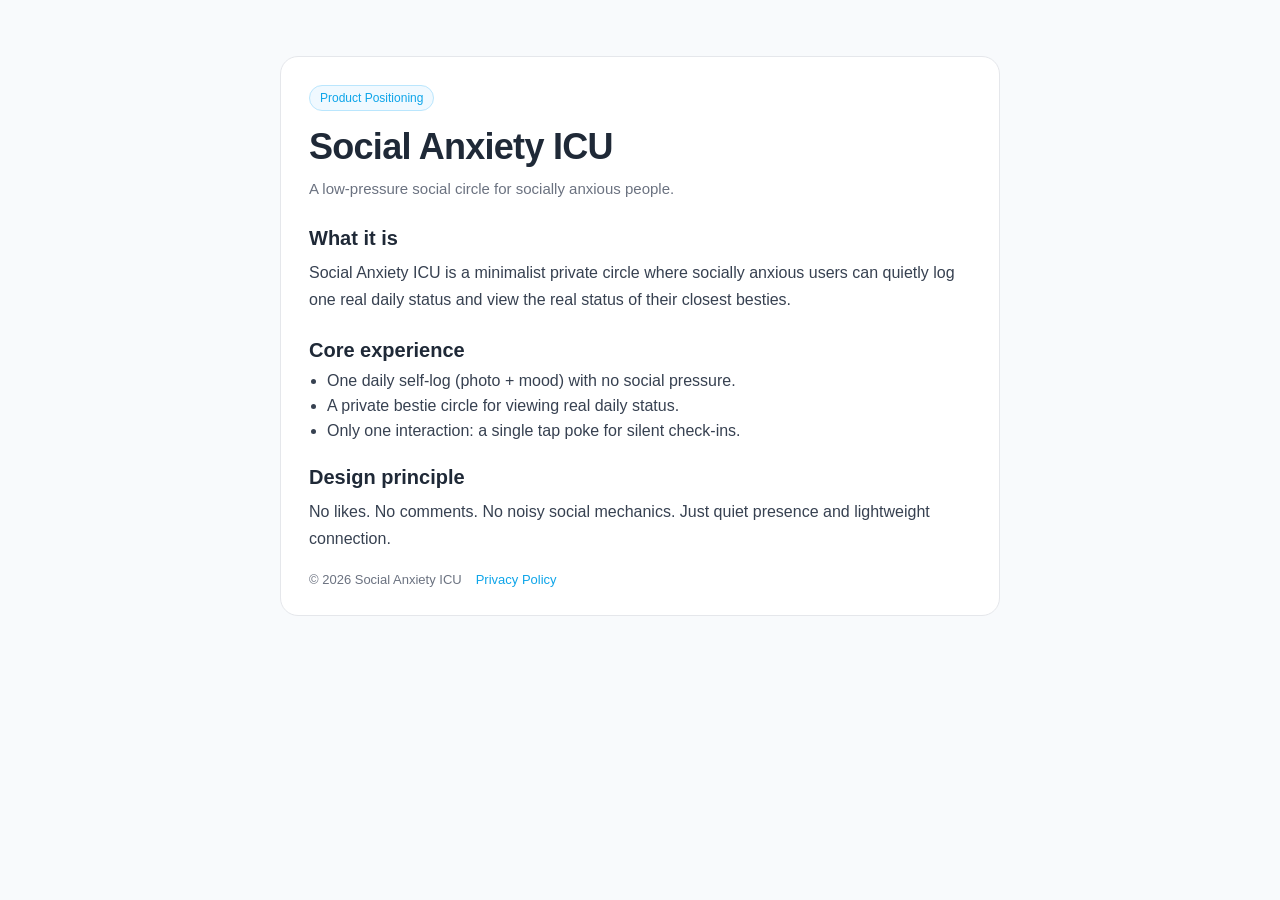
==== index.html @ ed84d499 "Create minimal Social Anxiety ICU website. Replace homepage with concise product positioning content" ====
<!DOCTYPE html>
<html lang="en">
<head>
  <meta charset="UTF-8">
  <meta name="viewport" content="width=device-width, initial-scale=1.0">
  <title>Social Anxiety ICU</title>
  <meta name="description" content="Social Anxiety ICU is a low-pressure social circle for socially anxious people: one daily self-log and one-tap check-ins with close besties.">
  <style>
    :root {
      --bg: #f8fafc;
      --card: #ffffff;
      --text: #1f2937;
      --muted: #6b7280;
      --accent: #0ea5e9;
      --border: #e5e7eb;
    }
    * { box-sizing: border-box; }
    body {
      margin: 0;
      font-family: -apple-system, BlinkMacSystemFont, "Segoe UI", Roboto, Inter, Arial, sans-serif;
      background: var(--bg);
      color: var(--text);
    }
    .wrap {
      max-width: 760px;
      margin: 0 auto;
      padding: 56px 20px 64px;
    }
    .card {
      background: var(--card);
      border: 1px solid var(--border);
      border-radius: 18px;
      padding: 28px;
    }
    h1 {
      margin: 0 0 10px 0;
      font-size: 36px;
      line-height: 1.1;
      letter-spacing: -0.02em;
    }
    .slogan {
      margin: 0 0 20px 0;
      color: var(--muted);
      font-size: 15px;
    }
    h2 {
      margin: 26px 0 10px 0;
      font-size: 20px;
    }
    p {
      margin: 0 0 12px 0;
      line-height: 1.65;
      color: #374151;
    }
    ul {
      margin: 0;
      padding-left: 18px;
      color: #374151;
    }
    li { margin: 7px 0; }
    .tag {
      display: inline-block;
      font-size: 12px;
      color: var(--accent);
      border: 1px solid #bae6fd;
      background: #f0f9ff;
      padding: 5px 10px;
      border-radius: 999px;
      margin-bottom: 16px;
    }
    .footer {
      margin-top: 20px;
      font-size: 13px;
      color: var(--muted);
      display: flex;
      gap: 14px;
    }
    a { color: var(--accent); text-decoration: none; }
    a:hover { text-decoration: underline; }
  </style>
</head>
<body>
  <main class="wrap">
    <section class="card">
      <div class="tag">Product Positioning</div>
      <h1>Social Anxiety ICU</h1>
      <p class="slogan">A low-pressure social circle for socially anxious people.</p>

      <h2>What it is</h2>
      <p>
        Social Anxiety ICU is a minimalist private circle where socially anxious users can
        quietly log one real daily status and view the real status of their closest besties.
      </p>

      <h2>Core experience</h2>
      <ul>
        <li>One daily self-log (photo + mood) with no social pressure.</li>
        <li>A private bestie circle for viewing real daily status.</li>
        <li>Only one interaction: a single tap poke for silent check-ins.</li>
      </ul>

      <h2>Design principle</h2>
      <p>
        No likes. No comments. No noisy social mechanics.
        Just quiet presence and lightweight connection.
      </p>

      <div class="footer">
        <span>© 2026 Social Anxiety ICU</span>
        <a href="privacy.html">Privacy Policy</a>
      </div>
    </section>
  </main>
</body>
</html>
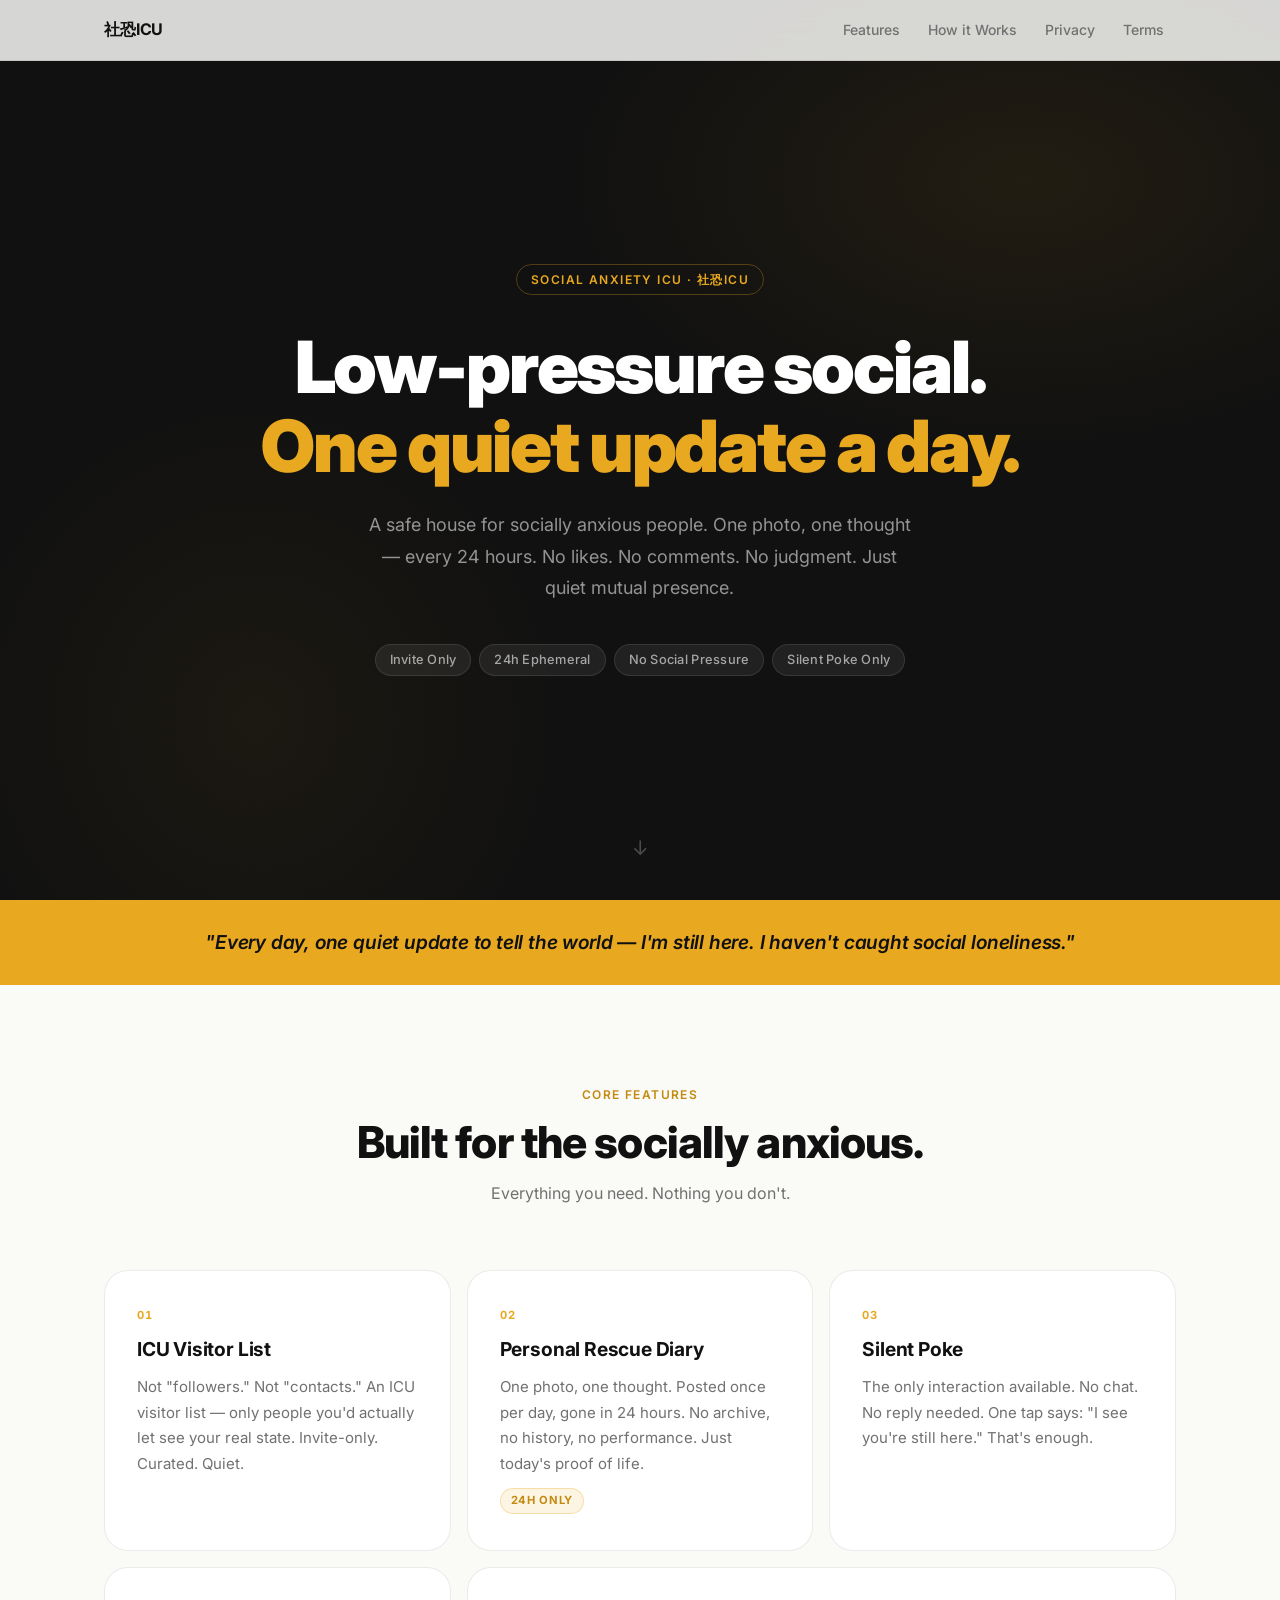
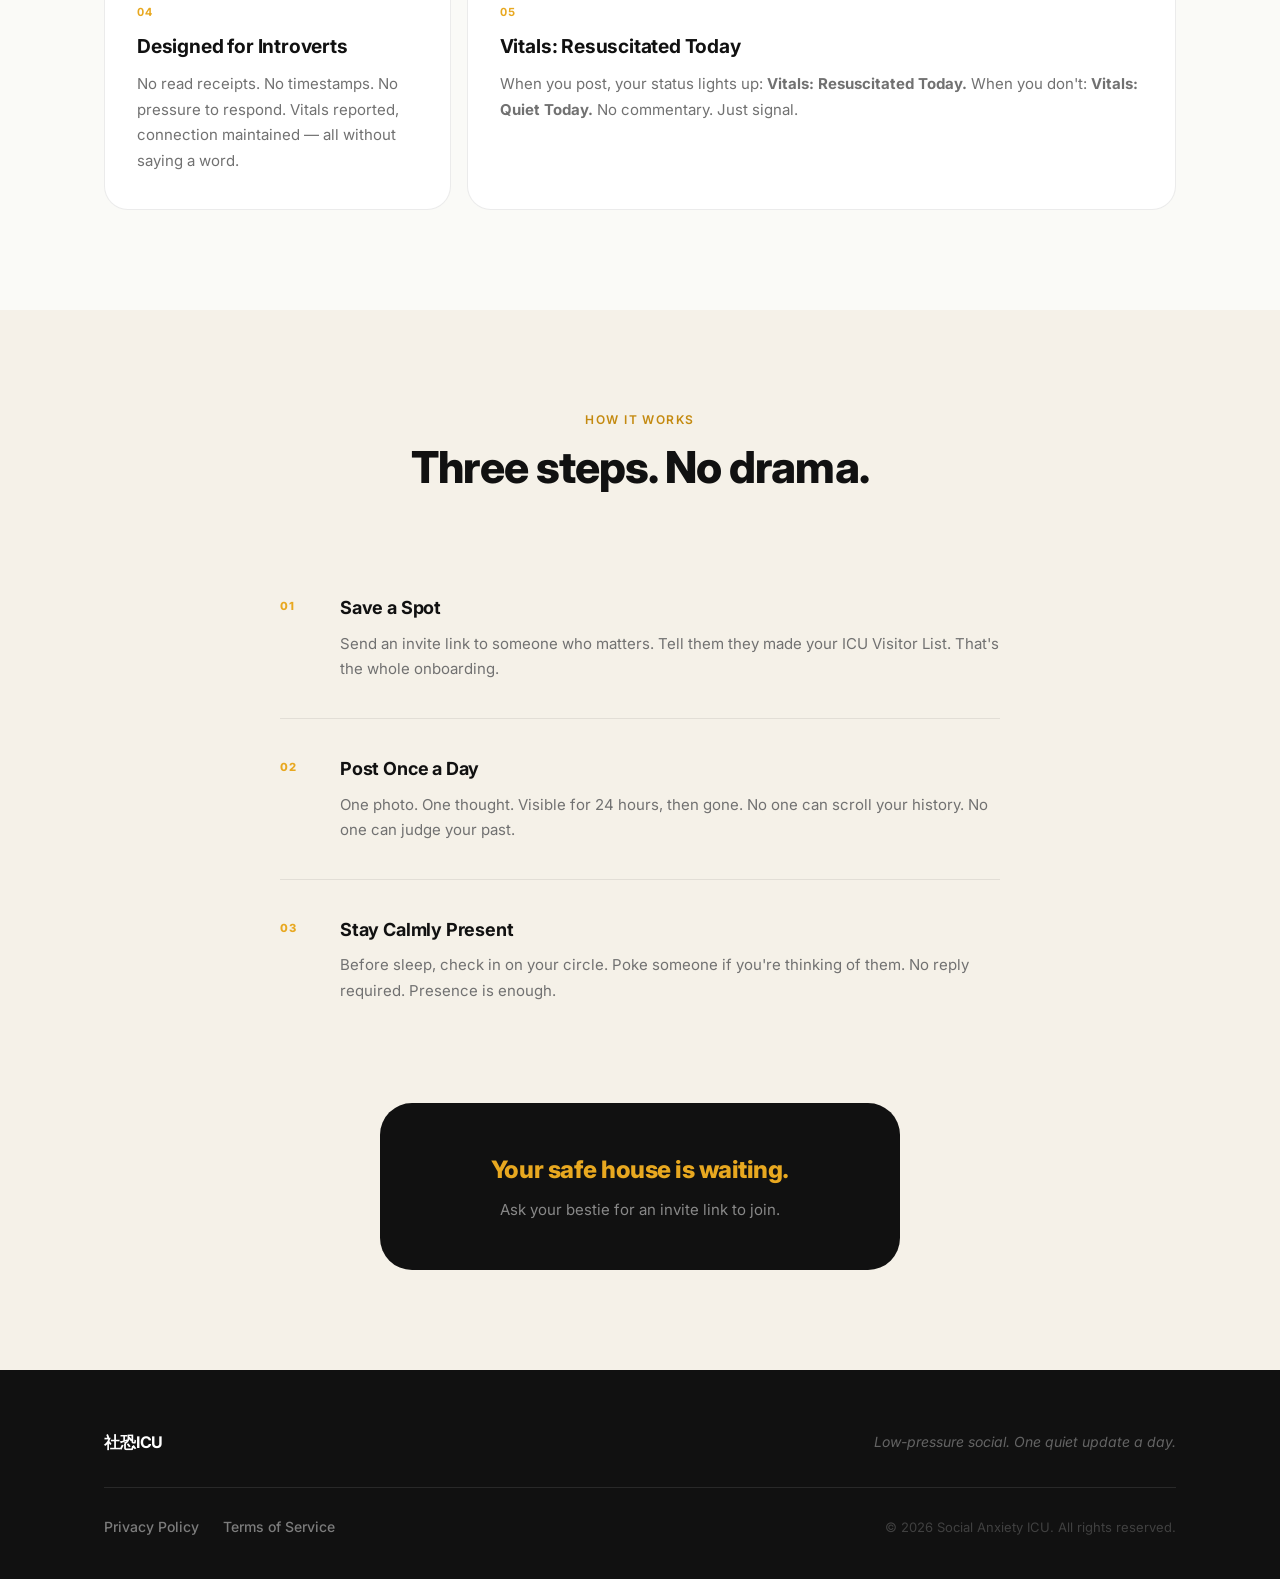
==== commit 98ffcbf3: "Remove app icon images from navbar and footer, use text logo only Made-with: Cursor" ====
--- a/index.html
+++ b/index.html
@@ -1,115 +1,182 @@
 <!DOCTYPE html>
 <html lang="en">
 <head>
-  <meta charset="UTF-8">
-  <meta name="viewport" content="width=device-width, initial-scale=1.0">
-  <title>Social Anxiety ICU</title>
-  <meta name="description" content="Social Anxiety ICU is a low-pressure social circle for socially anxious people: one daily self-log and one-tap check-ins with close besties.">
-  <style>
-    :root {
-      --bg: #f8fafc;
-      --card: #ffffff;
-      --text: #1f2937;
-      --muted: #6b7280;
-      --accent: #0ea5e9;
-      --border: #e5e7eb;
-    }
-    * { box-sizing: border-box; }
-    body {
-      margin: 0;
-      font-family: -apple-system, BlinkMacSystemFont, "Segoe UI", Roboto, Inter, Arial, sans-serif;
-      background: var(--bg);
-      color: var(--text);
-    }
-    .wrap {
-      max-width: 760px;
-      margin: 0 auto;
-      padding: 56px 20px 64px;
-    }
-    .card {
-      background: var(--card);
-      border: 1px solid var(--border);
-      border-radius: 18px;
-      padding: 28px;
-    }
-    h1 {
-      margin: 0 0 10px 0;
-      font-size: 36px;
-      line-height: 1.1;
-      letter-spacing: -0.02em;
-    }
-    .slogan {
-      margin: 0 0 20px 0;
-      color: var(--muted);
-      font-size: 15px;
-    }
-    h2 {
-      margin: 26px 0 10px 0;
-      font-size: 20px;
-    }
-    p {
-      margin: 0 0 12px 0;
-      line-height: 1.65;
-      color: #374151;
-    }
-    ul {
-      margin: 0;
-      padding-left: 18px;
-      color: #374151;
-    }
-    li { margin: 7px 0; }
-    .tag {
-      display: inline-block;
-      font-size: 12px;
-      color: var(--accent);
-      border: 1px solid #bae6fd;
-      background: #f0f9ff;
-      padding: 5px 10px;
-      border-radius: 999px;
-      margin-bottom: 16px;
-    }
-    .footer {
-      margin-top: 20px;
-      font-size: 13px;
-      color: var(--muted);
-      display: flex;
-      gap: 14px;
-    }
-    a { color: var(--accent); text-decoration: none; }
-    a:hover { text-decoration: underline; }
-  </style>
+    <meta charset="UTF-8">
+    <meta name="viewport" content="width=device-width, initial-scale=1.0">
+    <title>社恐ICU — Low-pressure social. One quiet update a day.</title>
+    <meta name="description" content="Social Anxiety ICU: a low-pressure circle for socially anxious people. One quiet daily update, only for your closest besties.">
+    <meta name="keywords" content="Social Anxiety ICU, 社恐ICU, social anxiety, minimalist social, quiet update, silent poke">
+    <link rel="preconnect" href="https://fonts.googleapis.com">
+    <link rel="preconnect" href="https://fonts.gstatic.com" crossorigin>
+    <link href="https://fonts.googleapis.com/css2?family=Inter:wght@300;400;500;600;700;900&display=swap" rel="stylesheet">
+    <link rel="stylesheet" href="styles.css">
+    <link rel="icon" type="image/png" href="assets/icon/app_icon.png">
 </head>
 <body>
-  <main class="wrap">
-    <section class="card">
-      <div class="tag">Product Positioning</div>
-      <h1>Social Anxiety ICU</h1>
-      <p class="slogan">A low-pressure social circle for socially anxious people.</p>
 
-      <h2>What it is</h2>
-      <p>
-        Social Anxiety ICU is a minimalist private circle where socially anxious users can
-        quietly log one real daily status and view the real status of their closest besties.
-      </p>
+    <!-- Navbar -->
+    <nav class="navbar">
+        <div class="nav-container">
+            <div class="nav-logo">
+                <span class="logo-text">社恐ICU</span>
+            </div>
+            <div class="nav-menu">
+                <a href="#features" class="nav-link">Features</a>
+                <a href="#how-it-works" class="nav-link">How it Works</a>
+                <a href="privacy.html" class="nav-link">Privacy</a>
+                <a href="terms.html" class="nav-link">Terms</a>
+            </div>
+        </div>
+    </nav>
 
-      <h2>Core experience</h2>
-      <ul>
-        <li>One daily self-log (photo + mood) with no social pressure.</li>
-        <li>A private bestie circle for viewing real daily status.</li>
-        <li>Only one interaction: a single tap poke for silent check-ins.</li>
-      </ul>
+    <!-- Hero -->
+    <section class="hero">
+        <div class="hero-inner">
+            <p class="hero-eyebrow">Social Anxiety ICU · 社恐ICU</p>
+            <h1 class="hero-title">
+                Low-pressure social.<br>
+                <span class="hero-title-accent">One quiet update a day.</span>
+            </h1>
+            <p class="hero-description">
+                A safe house for socially anxious people. One photo, one thought — every 24 hours.
+                No likes. No comments. No judgment. Just quiet mutual presence.
+            </p>
+            <div class="hero-tag-row">
+                <span class="hero-tag">Invite Only</span>
+                <span class="hero-tag">24h Ephemeral</span>
+                <span class="hero-tag">No Social Pressure</span>
+                <span class="hero-tag">Silent Poke Only</span>
+            </div>
+        </div>
+        <div class="hero-scroll-hint">↓</div>
+    </section>
 
-      <h2>Design principle</h2>
-      <p>
-        No likes. No comments. No noisy social mechanics.
-        Just quiet presence and lightweight connection.
-      </p>
+    <!-- Manifesto Strip -->
+    <section class="manifesto">
+        <div class="manifesto-inner">
+            <p class="manifesto-text">
+                "Every day, one quiet update to tell the world — I'm still here. I haven't caught social loneliness."
+            </p>
+        </div>
+    </section>
 
-      <div class="footer">
-        <span>© 2026 Social Anxiety ICU</span>
-        <a href="privacy.html">Privacy Policy</a>
-      </div>
+    <!-- Features -->
+    <section id="features" class="features">
+        <div class="container">
+            <div class="section-header">
+                <p class="section-eyebrow">Core Features</p>
+                <h2 class="section-title">Built for the socially anxious.</h2>
+                <p class="section-subtitle">Everything you need. Nothing you don't.</p>
+            </div>
+
+            <div class="features-grid">
+                <div class="feature-card">
+                    <p class="feature-index">01</p>
+                    <h3 class="feature-title">ICU Visitor List</h3>
+                    <p class="feature-description">
+                        Not "followers." Not "contacts." An ICU visitor list — only people you'd actually let see your real state. Invite-only. Curated. Quiet.
+                    </p>
+                </div>
+
+                <div class="feature-card">
+                    <p class="feature-index">02</p>
+                    <h3 class="feature-title">Personal Rescue Diary</h3>
+                    <p class="feature-description">
+                        One photo, one thought. Posted once per day, gone in 24 hours. No archive, no history, no performance. Just today's proof of life.
+                    </p>
+                    <span class="feature-badge">24h only</span>
+                </div>
+
+                <div class="feature-card">
+                    <p class="feature-index">03</p>
+                    <h3 class="feature-title">Silent Poke</h3>
+                    <p class="feature-description">
+                        The only interaction available. No chat. No reply needed.
+                        One tap says: "I see you're still here." That's enough.
+                    </p>
+                </div>
+
+                <div class="feature-card">
+                    <p class="feature-index">04</p>
+                    <h3 class="feature-title">Designed for Introverts</h3>
+                    <p class="feature-description">
+                        No read receipts. No timestamps. No pressure to respond. Vitals reported, connection maintained — all without saying a word.
+                    </p>
+                </div>
+
+                <div class="feature-card feature-card--wide">
+                    <p class="feature-index">05</p>
+                    <h3 class="feature-title">Vitals: Resuscitated Today</h3>
+                    <p class="feature-description">
+                        When you post, your status lights up: <strong>Vitals: Resuscitated Today.</strong>
+                        When you don't: <strong>Vitals: Quiet Today.</strong>
+                        No commentary. Just signal.
+                    </p>
+                </div>
+            </div>
+        </div>
     </section>
-  </main>
+
+    <!-- How It Works -->
+    <section id="how-it-works" class="how-it-works">
+        <div class="container">
+            <div class="section-header">
+                <p class="section-eyebrow">How it Works</p>
+                <h2 class="section-title">Three steps. No drama.</h2>
+            </div>
+
+            <div class="steps-list">
+                <div class="step-item">
+                    <span class="step-num">01</span>
+                    <div class="step-body">
+                        <h3 class="step-title">Save a Spot</h3>
+                        <p class="step-desc">Send an invite link to someone who matters. Tell them they made your ICU Visitor List. That's the whole onboarding.</p>
+                    </div>
+                </div>
+                <div class="step-divider"></div>
+                <div class="step-item">
+                    <span class="step-num">02</span>
+                    <div class="step-body">
+                        <h3 class="step-title">Post Once a Day</h3>
+                        <p class="step-desc">One photo. One thought. Visible for 24 hours, then gone. No one can scroll your history. No one can judge your past.</p>
+                    </div>
+                </div>
+                <div class="step-divider"></div>
+                <div class="step-item">
+                    <span class="step-num">03</span>
+                    <div class="step-body">
+                        <h3 class="step-title">Stay Calmly Present</h3>
+                        <p class="step-desc">Before sleep, check in on your circle. Poke someone if you're thinking of them. No reply required. Presence is enough.</p>
+                    </div>
+                </div>
+            </div>
+
+            <div class="cta-block">
+                <p class="cta-label">Your safe house is waiting.</p>
+                <p class="cta-sub">Ask your bestie for an invite link to join.</p>
+            </div>
+        </div>
+    </section>
+
+    <!-- Footer -->
+    <footer class="footer">
+        <div class="container">
+            <div class="footer-top">
+                <div class="footer-brand">
+                    <span class="logo-text">社恐ICU</span>
+                </div>
+                <p class="footer-tagline">Low-pressure social. One quiet update a day.</p>
+            </div>
+            <div class="footer-bottom">
+                <div class="footer-links">
+                    <a href="privacy.html">Privacy Policy</a>
+                    <a href="terms.html">Terms of Service</a>
+                </div>
+                <p class="footer-copy">&copy; 2026 Social Anxiety ICU. All rights reserved.</p>
+            </div>
+        </div>
+    </footer>
+
+    <script src="script.js"></script>
 </body>
 </html>
--- a/styles.css
+++ b/styles.css
@@ -0,0 +1,658 @@
+/* === RESET === */
+*, *::before, *::after {
+    margin: 0;
+    padding: 0;
+    box-sizing: border-box;
+}
+
+/* === DESIGN TOKENS — matching the app's warm amber palette === */
+:root {
+    --amber:        #E8A820;
+    --amber-dark:   #C48A10;
+    --amber-light:  #F5C842;
+    --amber-muted:  rgba(232, 168, 32, 0.12);
+
+    --ink:          #111111;
+    --ink-soft:     #3A3A3A;
+    --ink-muted:    #717171;
+    --ink-faint:    #A0A0A0;
+
+    --paper:        #FAFAF7;
+    --paper-warm:   #F5F1E8;
+    --paper-card:   #FFFFFF;
+
+    --border:       rgba(0,0,0,0.08);
+    --border-amber: rgba(232, 168, 32, 0.3);
+
+    --radius-sm:    8px;
+    --radius-md:    16px;
+    --radius-lg:    24px;
+    --radius-xl:    32px;
+
+    --shadow-card:  0 1px 3px rgba(0,0,0,0.06), 0 8px 24px rgba(0,0,0,0.04);
+    --shadow-hover: 0 4px 12px rgba(0,0,0,0.1), 0 20px 48px rgba(0,0,0,0.07);
+}
+
+/* === BASE === */
+html { scroll-behavior: smooth; }
+
+body {
+    font-family: 'Inter', -apple-system, BlinkMacSystemFont, 'Segoe UI', sans-serif;
+    background: var(--paper);
+    color: var(--ink);
+    line-height: 1.6;
+    overflow-x: hidden;
+    -webkit-font-smoothing: antialiased;
+}
+
+.container {
+    max-width: 1120px;
+    margin: 0 auto;
+    padding: 0 24px;
+}
+
+/* === NAVBAR === */
+.navbar {
+    position: fixed;
+    top: 0; left: 0; right: 0;
+    z-index: 1000;
+    background: rgba(250, 250, 247, 0.85);
+    backdrop-filter: blur(16px);
+    -webkit-backdrop-filter: blur(16px);
+    border-bottom: 1px solid var(--border);
+    padding: 0;
+    transition: background 0.3s ease, box-shadow 0.3s ease;
+}
+
+.navbar.scrolled {
+    background: rgba(250, 250, 247, 0.97);
+    box-shadow: 0 1px 0 var(--border), 0 4px 16px rgba(0,0,0,0.06);
+}
+
+.nav-container {
+    max-width: 1120px;
+    margin: 0 auto;
+    padding: 0 24px;
+    height: 60px;
+    display: flex;
+    align-items: center;
+    justify-content: space-between;
+}
+
+.nav-logo {
+    display: flex;
+    align-items: center;
+    gap: 10px;
+    text-decoration: none;
+}
+
+.logo-text {
+    font-size: 1rem;
+    font-weight: 700;
+    color: var(--ink);
+    letter-spacing: -0.01em;
+}
+
+.nav-menu {
+    display: flex;
+    gap: 4px;
+    align-items: center;
+}
+
+.nav-link {
+    text-decoration: none;
+    color: var(--ink-muted);
+    font-size: 0.875rem;
+    font-weight: 500;
+    padding: 6px 12px;
+    border-radius: var(--radius-sm);
+    transition: color 0.2s, background 0.2s;
+}
+
+.nav-link:hover {
+    color: var(--ink);
+    background: var(--amber-muted);
+}
+
+/* === HERO === */
+.hero {
+    min-height: 100vh;
+    background: var(--ink);
+    display: flex;
+    flex-direction: column;
+    align-items: center;
+    justify-content: center;
+    padding: 120px 24px 80px;
+    position: relative;
+    overflow: hidden;
+}
+
+/* Subtle grain texture overlay */
+.hero::before {
+    content: '';
+    position: absolute;
+    inset: 0;
+    background-image:
+        radial-gradient(ellipse 60% 50% at 80% 20%, rgba(232, 168, 32, 0.08) 0%, transparent 60%),
+        radial-gradient(ellipse 40% 60% at 20% 80%, rgba(232, 168, 32, 0.05) 0%, transparent 60%);
+    pointer-events: none;
+}
+
+.hero-inner {
+    max-width: 780px;
+    text-align: center;
+    position: relative;
+    z-index: 1;
+}
+
+.hero-eyebrow {
+    display: inline-block;
+    font-size: 0.75rem;
+    font-weight: 600;
+    letter-spacing: 0.12em;
+    text-transform: uppercase;
+    color: var(--amber);
+    border: 1px solid var(--border-amber);
+    border-radius: 999px;
+    padding: 5px 14px;
+    margin-bottom: 32px;
+}
+
+.hero-title {
+    font-size: clamp(2.5rem, 6vw, 4.5rem);
+    font-weight: 900;
+    line-height: 1.1;
+    letter-spacing: -0.03em;
+    color: #FFFFFF;
+    margin-bottom: 24px;
+}
+
+.hero-title-accent {
+    color: var(--amber);
+}
+
+.hero-description {
+    font-size: 1.125rem;
+    line-height: 1.75;
+    color: rgba(255,255,255,0.55);
+    max-width: 560px;
+    margin: 0 auto 40px;
+    font-weight: 400;
+}
+
+.hero-tag-row {
+    display: flex;
+    flex-wrap: wrap;
+    gap: 8px;
+    justify-content: center;
+}
+
+.hero-tag {
+    font-size: 0.8rem;
+    font-weight: 500;
+    color: rgba(255,255,255,0.6);
+    background: rgba(255,255,255,0.07);
+    border: 1px solid rgba(255,255,255,0.1);
+    border-radius: 999px;
+    padding: 5px 14px;
+    letter-spacing: 0.02em;
+}
+
+.hero-scroll-hint {
+    position: absolute;
+    bottom: 36px;
+    left: 50%;
+    transform: translateX(-50%);
+    color: rgba(255,255,255,0.25);
+    font-size: 1.25rem;
+    animation: bounceDown 2s ease-in-out infinite;
+    z-index: 1;
+}
+
+@keyframes bounceDown {
+    0%, 100% { transform: translateX(-50%) translateY(0); }
+    50%       { transform: translateX(-50%) translateY(6px); }
+}
+
+/* === MANIFESTO STRIP === */
+.manifesto {
+    background: var(--amber);
+    padding: 28px 24px;
+    overflow: hidden;
+}
+
+.manifesto-inner {
+    max-width: 1120px;
+    margin: 0 auto;
+}
+
+.manifesto-text {
+    font-size: clamp(0.95rem, 2.5vw, 1.2rem);
+    font-weight: 600;
+    color: var(--ink);
+    line-height: 1.5;
+    font-style: italic;
+    letter-spacing: -0.01em;
+    text-align: center;
+}
+
+/* === SECTION SHARED === */
+.section-header {
+    text-align: center;
+    margin-bottom: 64px;
+}
+
+.section-eyebrow {
+    font-size: 0.75rem;
+    font-weight: 600;
+    letter-spacing: 0.12em;
+    text-transform: uppercase;
+    color: var(--amber-dark);
+    margin-bottom: 12px;
+}
+
+.section-title {
+    font-size: clamp(1.75rem, 4vw, 2.75rem);
+    font-weight: 800;
+    letter-spacing: -0.02em;
+    color: var(--ink);
+    line-height: 1.2;
+    margin-bottom: 12px;
+}
+
+.section-subtitle {
+    font-size: 1rem;
+    color: var(--ink-muted);
+    font-weight: 400;
+}
+
+/* === FEATURES === */
+.features {
+    padding: 100px 0;
+    background: var(--paper);
+}
+
+.features-grid {
+    display: grid;
+    grid-template-columns: repeat(3, 1fr);
+    gap: 16px;
+}
+
+.feature-card {
+    background: var(--paper-card);
+    border: 1px solid var(--border);
+    border-radius: var(--radius-lg);
+    padding: 36px 32px;
+    display: flex;
+    flex-direction: column;
+    gap: 12px;
+    transition: transform 0.25s ease, box-shadow 0.25s ease, border-color 0.25s ease;
+    position: relative;
+    overflow: hidden;
+}
+
+.feature-card:hover {
+    transform: translateY(-4px);
+    box-shadow: var(--shadow-hover);
+    border-color: var(--border-amber);
+}
+
+.feature-card--wide {
+    grid-column: span 2;
+}
+
+.feature-index {
+    font-size: 0.7rem;
+    font-weight: 700;
+    letter-spacing: 0.1em;
+    color: var(--amber);
+    font-variant-numeric: tabular-nums;
+}
+
+.feature-title {
+    font-size: 1.2rem;
+    font-weight: 700;
+    color: var(--ink);
+    letter-spacing: -0.01em;
+    line-height: 1.3;
+}
+
+.feature-description {
+    font-size: 0.9375rem;
+    color: var(--ink-muted);
+    line-height: 1.7;
+    flex: 1;
+}
+
+.feature-badge {
+    display: inline-block;
+    font-size: 0.7rem;
+    font-weight: 700;
+    letter-spacing: 0.06em;
+    text-transform: uppercase;
+    color: var(--amber-dark);
+    background: var(--amber-muted);
+    border: 1px solid var(--border-amber);
+    border-radius: 999px;
+    padding: 3px 10px;
+    align-self: flex-start;
+}
+
+/* === HOW IT WORKS === */
+.how-it-works {
+    padding: 100px 0;
+    background: var(--paper-warm);
+}
+
+.steps-list {
+    display: flex;
+    flex-direction: column;
+    gap: 0;
+    max-width: 720px;
+    margin: 0 auto 64px;
+}
+
+.step-item {
+    display: flex;
+    gap: 32px;
+    align-items: flex-start;
+    padding: 36px 0;
+}
+
+.step-divider {
+    height: 1px;
+    background: var(--border);
+}
+
+.step-num {
+    font-size: 0.7rem;
+    font-weight: 800;
+    letter-spacing: 0.1em;
+    color: var(--amber);
+    min-width: 28px;
+    padding-top: 4px;
+}
+
+.step-body {
+    flex: 1;
+}
+
+.step-title {
+    font-size: 1.125rem;
+    font-weight: 700;
+    color: var(--ink);
+    margin-bottom: 8px;
+    letter-spacing: -0.01em;
+}
+
+.step-desc {
+    font-size: 0.9375rem;
+    color: var(--ink-muted);
+    line-height: 1.7;
+}
+
+/* === CTA BLOCK === */
+.cta-block {
+    max-width: 520px;
+    margin: 0 auto;
+    text-align: center;
+    background: var(--ink);
+    border-radius: var(--radius-xl);
+    padding: 48px 40px;
+}
+
+.cta-label {
+    font-size: 1.5rem;
+    font-weight: 800;
+    color: var(--amber);
+    letter-spacing: -0.02em;
+    margin-bottom: 8px;
+}
+
+.cta-sub {
+    font-size: 0.9375rem;
+    color: rgba(255,255,255,0.5);
+}
+
+/* === FOOTER === */
+.footer {
+    background: var(--ink);
+    padding: 60px 0 40px;
+}
+
+.footer-top {
+    display: flex;
+    align-items: center;
+    justify-content: space-between;
+    padding-bottom: 32px;
+    border-bottom: 1px solid rgba(255,255,255,0.1);
+    margin-bottom: 28px;
+    gap: 20px;
+    flex-wrap: wrap;
+}
+
+.footer-brand {
+    display: flex;
+    align-items: center;
+    gap: 10px;
+}
+
+.footer-brand .logo-text {
+    color: #FFFFFF;
+    font-size: 1rem;
+    font-weight: 700;
+}
+
+.footer-tagline {
+    font-size: 0.875rem;
+    color: rgba(255,255,255,0.35);
+    font-style: italic;
+}
+
+.footer-bottom {
+    display: flex;
+    align-items: center;
+    justify-content: space-between;
+    flex-wrap: wrap;
+    gap: 12px;
+}
+
+.footer-links {
+    display: flex;
+    gap: 24px;
+}
+
+.footer-links a {
+    color: rgba(255,255,255,0.45);
+    text-decoration: none;
+    font-size: 0.875rem;
+    font-weight: 500;
+    transition: color 0.2s;
+}
+
+.footer-links a:hover {
+    color: var(--amber);
+}
+
+.footer-copy {
+    font-size: 0.8125rem;
+    color: rgba(255,255,255,0.2);
+}
+
+/* === PRIVACY / TERMS PAGES === */
+.privacy-container,
+.terms-container {
+    max-width: 760px;
+    margin: 0 auto;
+    padding: 100px 24px 80px;
+}
+
+.privacy-header,
+.terms-header {
+    text-align: center;
+    margin-bottom: 48px;
+}
+
+.privacy-title,
+.terms-title {
+    font-size: 2.25rem;
+    font-weight: 800;
+    color: var(--ink);
+    letter-spacing: -0.02em;
+    margin-bottom: 8px;
+}
+
+.privacy-subtitle,
+.terms-subtitle {
+    font-size: 0.9375rem;
+    color: var(--ink-muted);
+}
+
+.privacy-content,
+.terms-content {
+    background: var(--paper-card);
+    border: 1px solid var(--border);
+    border-radius: var(--radius-lg);
+    padding: 48px;
+    line-height: 1.8;
+    color: var(--ink-soft);
+}
+
+.privacy-section,
+.terms-section {
+    margin-bottom: 36px;
+}
+
+.privacy-section h2,
+.terms-section h2 {
+    font-size: 1.125rem;
+    font-weight: 700;
+    color: var(--ink);
+    margin-bottom: 12px;
+    padding-bottom: 8px;
+    border-bottom: 1px solid var(--border);
+}
+
+.privacy-section h3,
+.terms-section h3 {
+    font-size: 1rem;
+    font-weight: 600;
+    color: var(--ink);
+    margin: 20px 0 8px;
+}
+
+.privacy-section p,
+.terms-section p { margin-bottom: 12px; font-size: 0.9375rem; }
+
+.privacy-section ul,
+.terms-section ul {
+    margin: 8px 0;
+    padding-left: 20px;
+}
+
+.privacy-section li,
+.terms-section li {
+    margin-bottom: 6px;
+    font-size: 0.9375rem;
+    color: var(--ink-soft);
+}
+
+.highlight {
+    background: var(--amber-muted);
+    border-left: 3px solid var(--amber);
+    border-radius: 0 var(--radius-sm) var(--radius-sm) 0;
+    padding: 14px 16px;
+    margin: 16px 0;
+    font-size: 0.9375rem;
+    color: var(--ink);
+}
+
+.info-box {
+    background: var(--amber-muted);
+    border-left: 3px solid var(--amber);
+    border-radius: 0 var(--radius-sm) var(--radius-sm) 0;
+    padding: 14px 16px;
+    margin: 16px 0;
+    font-size: 0.9375rem;
+    color: var(--ink);
+}
+
+.warning-box {
+    background: rgba(239, 68, 68, 0.07);
+    border-left: 3px solid #EF4444;
+    border-radius: 0 var(--radius-sm) var(--radius-sm) 0;
+    padding: 14px 16px;
+    margin: 16px 0;
+    font-size: 0.9375rem;
+    color: var(--ink);
+}
+
+.back-link {
+    display: inline-flex;
+    align-items: center;
+    gap: 6px;
+    margin-top: 24px;
+    color: var(--amber-dark);
+    text-decoration: none;
+    font-weight: 600;
+    font-size: 0.9rem;
+    transition: color 0.2s;
+}
+
+.back-link:hover { color: var(--amber); }
+
+/* === SCROLLBAR === */
+::-webkit-scrollbar { width: 6px; }
+::-webkit-scrollbar-track { background: transparent; }
+::-webkit-scrollbar-thumb { background: rgba(0,0,0,0.15); border-radius: 3px; }
+
+/* === ANIMATIONS === */
+@keyframes fadeInUp {
+    from { opacity: 0; transform: translateY(24px); }
+    to   { opacity: 1; transform: translateY(0); }
+}
+
+.hero-eyebrow  { animation: fadeInUp 0.6s ease-out 0.1s both; }
+.hero-title    { animation: fadeInUp 0.6s ease-out 0.2s both; }
+.hero-description { animation: fadeInUp 0.6s ease-out 0.3s both; }
+.hero-tag-row  { animation: fadeInUp 0.6s ease-out 0.4s both; }
+
+/* === RESPONSIVE === */
+@media (max-width: 900px) {
+    .features-grid {
+        grid-template-columns: repeat(2, 1fr);
+    }
+    .feature-card--wide {
+        grid-column: span 2;
+    }
+}
+
+@media (max-width: 640px) {
+    .nav-menu { display: none; }
+
+    .hero { padding: 100px 20px 60px; }
+    .hero-title { font-size: 2.25rem; }
+
+    .features-grid {
+        grid-template-columns: 1fr;
+    }
+    .feature-card--wide {
+        grid-column: span 1;
+    }
+
+    .step-item { gap: 20px; }
+
+    .cta-block { padding: 36px 24px; }
+
+    .footer-top {
+        flex-direction: column;
+        align-items: flex-start;
+    }
+    .footer-bottom {
+        flex-direction: column;
+        align-items: flex-start;
+    }
+
+    .privacy-content,
+    .terms-content { padding: 28px 20px; }
+}
